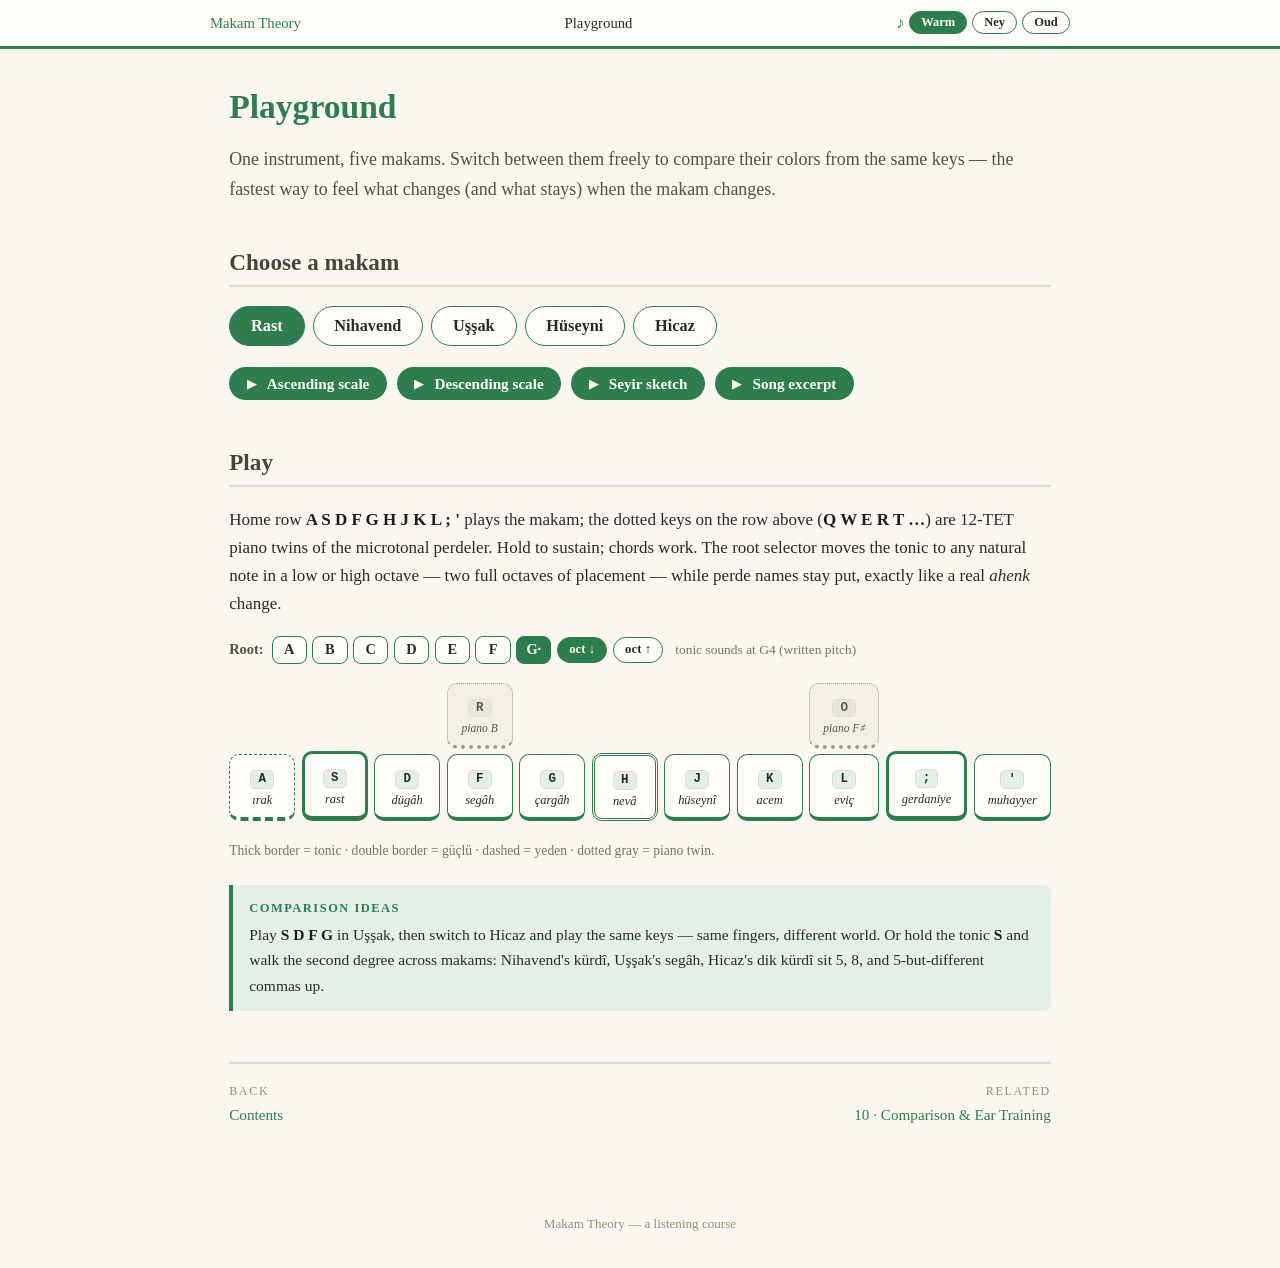
==== player.html @ 5f66baf9 "Add Playground page and true two-octave transposition - player.html: one keyboard, switchable betwee" ====
<!DOCTYPE html>
<html lang="en">
<head>
<meta charset="utf-8">
<meta name="viewport" content="width=device-width, initial-scale=1">
<title>Playground — Makam Theory</title>
<link rel="stylesheet" href="css/style.css">
</head>
<body class="makam-rast">
<header class="site">
  <div class="crumbs"><a href="index.html">Makam Theory</a><span>Playground</span></div>
</header>
<main>
  <h1>Playground</h1>
  <p class="lede">One instrument, five makams. Switch between them freely to
  compare their colors from the same keys — the fastest way to feel what
  changes (and what stays) when the makam changes.</p>

  <h2>Choose a makam</h2>
  <div class="makam-picker" id="makam-picker"></div>

  <div class="player-row" id="listen-row">
    <button class="play" id="btn-asc" data-audio="">Ascending scale</button>
    <button class="play" id="btn-desc" data-audio="">Descending scale</button>
    <button class="play" id="btn-seyir" data-audio="">Seyir sketch</button>
    <button class="play" id="btn-song" data-audio="">Song excerpt</button>
  </div>

  <h2>Play</h2>
  <p>Home row <strong>A&nbsp;S&nbsp;D&nbsp;F&nbsp;G&nbsp;H&nbsp;J&nbsp;K&nbsp;L&nbsp;;&nbsp;'</strong>
  plays the makam; the dotted keys on the row above
  (<strong>Q&nbsp;W&nbsp;E&nbsp;R&nbsp;T&nbsp;…</strong>) are 12-TET piano twins of the
  microtonal perdeler. Hold to sustain; chords work. The root selector moves the
  tonic to any natural note in a low or high octave — two full octaves of
  placement — while perde names stay put, exactly like a real
  <em class="tr">ahenk</em> change.</p>
  <div class="kbd-instrument" id="playground-kbd"></div>
  <p class="kbd-legend">Thick border = tonic · double border = güçlü ·
  dashed = yeden · dotted gray = piano twin.</p>

  <div class="callout"><span class="label">Comparison ideas</span>
  Play <strong>S&nbsp;D&nbsp;F&nbsp;G</strong> in Uşşak, then switch to Hicaz and play
  the same keys — same fingers, different world. Or hold the tonic
  <strong>S</strong> and walk the second degree across makams: Nihavend's kürdî,
  Uşşak's segâh, Hicaz's dik kürdî sit 5, 8, and 5-but-different commas up.</div>

  <nav class="pager">
    <a href="index.html"><span class="dir">Back</span>Contents</a>
    <a href="chapters/10-comparison-and-practice.html" style="text-align:right"><span class="dir">Related</span>10 · Comparison &amp; Ear Training</a>
  </nav>
</main>
<footer class="site">Makam Theory — a listening course</footer>
<script src="js/voice.js"></script>
<script src="js/player.js"></script>
<script src="js/keyboard.js"></script>
<script>
(function () {
  "use strict";

  const MAKAMS = {
    rast: {
      label: "Rast",
      notes: "26|ırak|y,31|rast|t,40|dügâh|,48|segâh||2,53|çargâh|,62|nevâ|g,71|hüseynî|,75|acem|,79|eviç||9,84|gerdaniye|t,93|muhayyer|",
    },
    nihavend: {
      label: "Nihavend",
      notes: "26|F♯ yeden|y,31|rast|t,40|dügâh|,44|kürdî|,53|çargâh|,62|nevâ|g,66|nim hisar|,75|acem|,79|eviç|,84|gerdaniye|t,93|muhayyer|",
    },
    ussak: {
      label: "Uşşak",
      notes: "31|rast|y,40|dügâh|t,48|segâh||2,53|çargâh|,62|nevâ|g,71|hüseynî|,75|acem|,84|gerdaniye|,93|muhayyer|t,101|tiz segâh||14,106|tiz çargâh|",
    },
    huseyni: {
      label: "Hüseyni",
      notes: "31|rast|y,40|dügâh|t,48|segâh||2,53|çargâh|,62|nevâ|,71|hüseynî|g,79|eviç||9,84|gerdaniye|,93|muhayyer|t,101|tiz segâh||14,106|tiz çargâh|",
    },
    hicaz: {
      label: "Hicaz",
      notes: "31|rast|y,40|dügâh|t,45|dik kürdî||1,57|nim hicaz||4,62|nevâ|g,71|hüseynî|,79|eviç||9,84|gerdaniye|,93|muhayyer|t,98|tiz dik kürdî||13,106|tiz çargâh|",
    },
  };

  const box = document.getElementById("playground-kbd");
  const picker = document.getElementById("makam-picker");
  const btns = {};

  function select(key) {
    document.body.className = "makam-" + key;
    Object.keys(btns).forEach(function (k) {
      btns[k].classList.toggle("selected", k === key);
    });
    box.dataset.makam = key;
    box.dataset.notes = MAKAMS[key].notes;
    window.MaqamKeyboard.mount(box);
    document.getElementById("btn-asc").dataset.audio =
      "audio/" + key + "_scale_asc.wav";
    document.getElementById("btn-desc").dataset.audio =
      "audio/" + key + "_scale_desc.wav";
    document.getElementById("btn-seyir").dataset.audio =
      "audio/" + key + "_seyir.wav";
    document.getElementById("btn-song").dataset.audio =
      "audio/song_" + key + ".wav";
    try { localStorage.setItem("maqam-playground", key); } catch (e) {}
  }

  Object.keys(MAKAMS).forEach(function (key) {
    const b = document.createElement("button");
    b.type = "button";
    b.textContent = MAKAMS[key].label;
    b.addEventListener("click", function () { select(key); });
    btns[key] = b;
    picker.appendChild(b);
  });

  let start = "rast";
  try {
    const saved = localStorage.getItem("maqam-playground");
    if (saved in MAKAMS) start = saved;
  } catch (e) {}
  select(start);
})();
</script>
</body>
</html>
---- css/style.css ----
:root {
  --ink: #2b2a26;
  --paper: #faf7f0;
  --card: #fffdf7;
  --line: #e4ddcc;
  --accent: #8a6d3b;
  --accent-soft: #f3ead8;
  --red: #a33327;
}

body.makam-rast     { --accent: #2e7d4f; --accent-soft: #e3f0e8; }
body.makam-nihavend { --accent: #2f5e8f; --accent-soft: #e3ecf5; }
body.makam-ussak    { --accent: #b05c2a; --accent-soft: #f7e9de; }
body.makam-huseyni  { --accent: #6a4d9e; --accent-soft: #ece6f5; }
body.makam-hicaz    { --accent: #a8322e; --accent-soft: #f7e3e1; }

* { box-sizing: border-box; }

body {
  margin: 0;
  background: var(--paper);
  color: var(--ink);
  font: 17px/1.65 Georgia, "Times New Roman", serif;
}

header.site {
  background: var(--card);
  border-bottom: 3px solid var(--accent);
  padding: 0.6rem 1.2rem;
}
header.site .crumbs {
  max-width: 860px;
  margin: 0 auto;
  display: flex;
  justify-content: space-between;
  align-items: baseline;
  gap: 1rem;
  font-size: 0.92rem;
}
header.site a { color: var(--accent); text-decoration: none; }
header.site a:hover { text-decoration: underline; }

main {
  max-width: 860px;
  margin: 0 auto;
  padding: 1.6rem 1.2rem 4rem;
}

h1 {
  font-size: 2.1rem;
  line-height: 1.2;
  margin: 0.8rem 0 0.2rem;
  color: var(--accent);
}
h1 .chapter-no {
  display: block;
  font-size: 0.85rem;
  letter-spacing: 0.18em;
  text-transform: uppercase;
  color: #9a8f77;
}
h2 {
  font-size: 1.45rem;
  margin-top: 2.4rem;
  padding-bottom: 0.25rem;
  border-bottom: 2px solid var(--line);
  color: #4c4335;
}
h3 { font-size: 1.12rem; margin-top: 1.8rem; }

p.lede { font-size: 1.12rem; color: #574e3e; }

em.tr { font-style: italic; }
strong { color: #1e1d1a; }

a { color: var(--accent); }

figure {
  margin: 1.4rem 0;
  padding: 0.9rem;
  background: var(--card);
  border: 1px solid var(--line);
  border-radius: 10px;
  overflow-x: auto;
}
figure img { display: block; max-width: 100%; }
figure figcaption {
  font-size: 0.88rem;
  color: #7c7260;
  margin-top: 0.55rem;
}

table {
  border-collapse: collapse;
  margin: 1.3rem 0;
  width: 100%;
  font-size: 0.95rem;
  background: var(--card);
}
th, td {
  border: 1px solid var(--line);
  padding: 0.45rem 0.7rem;
  text-align: left;
  vertical-align: top;
}
th { background: var(--accent-soft); font-weight: 600; }

.callout {
  background: var(--accent-soft);
  border-left: 4px solid var(--accent);
  border-radius: 0 8px 8px 0;
  padding: 0.8rem 1rem;
  margin: 1.4rem 0;
  font-size: 0.97rem;
}
.callout .label {
  display: block;
  font-size: 0.78rem;
  font-weight: 700;
  letter-spacing: 0.12em;
  text-transform: uppercase;
  color: var(--accent);
  margin-bottom: 0.2rem;
}

/* ---- audio players ---- */
button.play {
  display: inline-flex;
  align-items: center;
  gap: 0.5rem;
  font: 600 0.95rem/1 Georgia, serif;
  color: var(--card);
  background: var(--accent);
  border: none;
  border-radius: 999px;
  padding: 0.55rem 1.1rem;
  margin: 0.25rem 0.35rem 0.25rem 0;
  cursor: pointer;
  transition: transform 0.06s ease, opacity 0.15s;
}
button.play:hover { opacity: 0.88; }
button.play:active { transform: scale(0.97); }
button.play::before { content: "\25B6\00a0"; font-size: 0.8em; }
button.play.playing { background: var(--red); }
button.play.playing::before { content: "\25A0\00a0"; }

.player-row { margin: 1rem 0; }

/* ---- clickable scale notes ---- */
.scale-notes {
  display: flex;
  flex-wrap: wrap;
  gap: 0.45rem;
  margin: 1.1rem 0;
}
.note-chip {
  min-width: 4.6rem;
  text-align: center;
  background: var(--card);
  border: 1.5px solid var(--accent);
  border-radius: 9px;
  padding: 0.45rem 0.55rem 0.4rem;
  cursor: pointer;
  user-select: none;
  transition: background 0.12s;
  line-height: 1.25;
}
.note-chip:hover { background: var(--accent-soft); }
.note-chip.sounding { background: var(--accent); color: var(--card); }
.note-chip .perde {
  display: block;
  font-style: italic;
  font-size: 0.88rem;
}
.note-chip .western {
  display: block;
  font-size: 0.78rem;
  color: #8d8878;
}
.note-chip.sounding .western { color: var(--accent-soft); }
.note-chip.tonic { border-width: 3px; }

/* ---- playground makam picker ---- */
.makam-picker {
  display: flex;
  flex-wrap: wrap;
  gap: 0.5rem;
  margin: 1.1rem 0;
}
.makam-picker button {
  font: 600 1.02rem Georgia, serif;
  padding: 0.55rem 1.3rem;
  border: 1.6px solid var(--accent);
  border-radius: 999px;
  background: var(--card);
  color: var(--ink);
  cursor: pointer;
}
.makam-picker button:hover { background: var(--accent-soft); }
.makam-picker button.selected {
  background: var(--accent);
  color: var(--card);
}

/* ---- keyboard root (transposition) selector ---- */
.kbd-root {
  display: flex;
  align-items: center;
  flex-wrap: wrap;
  gap: 0.35rem;
  margin: 1.1rem 0 0.4rem;
}
.kbd-root .kr-label {
  font-size: 0.9rem;
  font-weight: 600;
  color: #574e3e;
  margin-right: 0.15rem;
}
.kbd-root button {
  font: 600 0.9rem Georgia, serif;
  min-width: 2.2rem;
  padding: 0.28rem 0.55rem;
  border: 1.4px solid var(--accent);
  border-radius: 8px;
  background: var(--card);
  color: var(--ink);
  cursor: pointer;
}
.kbd-root button:hover { background: var(--accent-soft); }
.kbd-root button.kr-oct {
  border-radius: 999px;
  font-size: 0.8rem;
  padding: 0.3rem 0.7rem;
}
.kbd-root button.kr-oct:first-of-type { margin-left: 0.4rem; }
.kbd-root button.selected {
  background: var(--accent);
  color: var(--card);
}
.kbd-root .kr-status {
  font-size: 0.84rem;
  color: #7c7260;
  margin-left: 0.4rem;
}

/* ---- global voice picker (header) ---- */
.voice-picker {
  display: inline-flex;
  align-items: center;
  gap: 0.3rem;
}
.voice-picker .vp-label { color: var(--accent); font-size: 1rem; }
.voice-picker button {
  font: 600 0.78rem Georgia, serif;
  padding: 0.18rem 0.7rem;
  border: 1.2px solid var(--accent);
  border-radius: 999px;
  background: var(--card);
  color: var(--ink);
  cursor: pointer;
}
.voice-picker button:hover { background: var(--accent-soft); }
.voice-picker button.selected {
  background: var(--accent);
  color: var(--card);
}
header.site .crumbs { flex-wrap: wrap; }

.kbd-instrument {
  display: flex;
  flex-wrap: wrap;
  gap: 0.4rem;
  margin: 1.2rem 0;
  align-items: flex-end;
}
.kbd-col {
  display: flex;
  flex-direction: column;
  justify-content: flex-end;
  gap: 0.35rem;
  flex: 1 0 auto;
}
.kbd-key.western {
  border-color: #a09a8c;
  border-style: dotted;
  background: #f2efe7;
  color: #5b564c;
}
.kbd-key.western .cap { background: #e9e5da; }
.kbd-key.western.active,
.kbd-key.western.active .cap {
  background: #6b665c;
  border-color: #6b665c;
  color: #fff;
}
.kbd-key {
  flex: 1 0 auto;
  min-width: 3.3rem;
  text-align: center;
  background: var(--card);
  border: 1.5px solid var(--accent);
  border-bottom-width: 4px;
  border-radius: 10px;
  padding: 0.5rem 0.4rem 0.55rem;
  cursor: pointer;
  user-select: none;
  -webkit-user-select: none;
  touch-action: none;
  transition: background 0.08s, transform 0.05s;
}
.kbd-key .cap {
  display: inline-block;
  font: 700 0.78rem ui-monospace, Menlo, monospace;
  background: var(--accent-soft);
  border: 1px solid var(--line);
  border-radius: 5px;
  padding: 0.08rem 0.45rem;
  margin-bottom: 0.3rem;
}
.kbd-key .perde {
  display: block;
  font-style: italic;
  font-size: 0.78rem;
  line-height: 1.2;
}
.kbd-key.western .perde { font-size: 0.72rem; }
.kbd-key.active {
  background: var(--accent);
  color: var(--card);
  transform: translateY(2px);
  border-bottom-width: 2px;
}
.kbd-key.active .cap { background: var(--accent); color: var(--card); }
.kbd-key.tonic { border-width: 3px; border-bottom-width: 5px; }
.kbd-key.guclu { border-style: double; border-width: 3.5px; }
.kbd-key.yeden { border-style: dashed; }
.kbd-legend { font-size: 0.85rem; color: #7c7260; margin-top: 0.2rem; }

/* ---- index / table of contents ---- */
.toc { list-style: none; padding: 0; margin: 1.6rem 0; }
.toc li { margin: 0; }
.toc a {
  display: flex;
  align-items: baseline;
  gap: 0.9rem;
  padding: 0.75rem 0.9rem;
  border: 1px solid var(--line);
  border-radius: 10px;
  margin-bottom: 0.55rem;
  background: var(--card);
  text-decoration: none;
  color: var(--ink);
}
.toc a:hover { border-color: var(--accent); background: var(--accent-soft); }
.toc .no {
  font-size: 0.85rem;
  font-weight: 700;
  color: var(--accent);
  min-width: 1.6rem;
}
.toc .what { font-size: 0.88rem; color: #7c7260; margin-left: auto; text-align: right; }

/* ---- pager ---- */
nav.pager {
  display: flex;
  justify-content: space-between;
  gap: 1rem;
  margin-top: 3.2rem;
  padding-top: 1.1rem;
  border-top: 2px solid var(--line);
  font-size: 0.95rem;
}
nav.pager a {
  text-decoration: none;
  color: var(--accent);
  max-width: 46%;
}
nav.pager a:hover { text-decoration: underline; }
nav.pager .dir {
  display: block;
  font-size: 0.75rem;
  letter-spacing: 0.14em;
  text-transform: uppercase;
  color: #9a8f77;
}

/* ---- quiz ---- */
.quiz-box {
  background: var(--card);
  border: 1px solid var(--line);
  border-radius: 12px;
  padding: 1.2rem 1.3rem;
  margin: 1.5rem 0;
}
.quiz-choices { display: flex; flex-wrap: wrap; gap: 0.5rem; margin: 0.9rem 0; }
.quiz-choices button {
  font: 600 1rem Georgia, serif;
  padding: 0.55rem 1.15rem;
  border: 1.6px solid var(--accent);
  background: var(--paper);
  color: var(--ink);
  border-radius: 999px;
  cursor: pointer;
}
.quiz-choices button:hover:not(:disabled) { background: var(--accent-soft); }
.quiz-choices button:disabled { opacity: 0.45; cursor: default; }
.quiz-choices button.correct { background: #2e7d4f; border-color: #2e7d4f; color: #fff; }
.quiz-choices button.wrong { background: var(--red); border-color: var(--red); color: #fff; }
.quiz-status { font-size: 0.95rem; color: #574e3e; min-height: 1.4em; }
.quiz-score { font-weight: 700; color: var(--accent); }

footer.site {
  text-align: center;
  font-size: 0.82rem;
  color: #9a8f77;
  padding: 1.4rem 0 2.2rem;
}
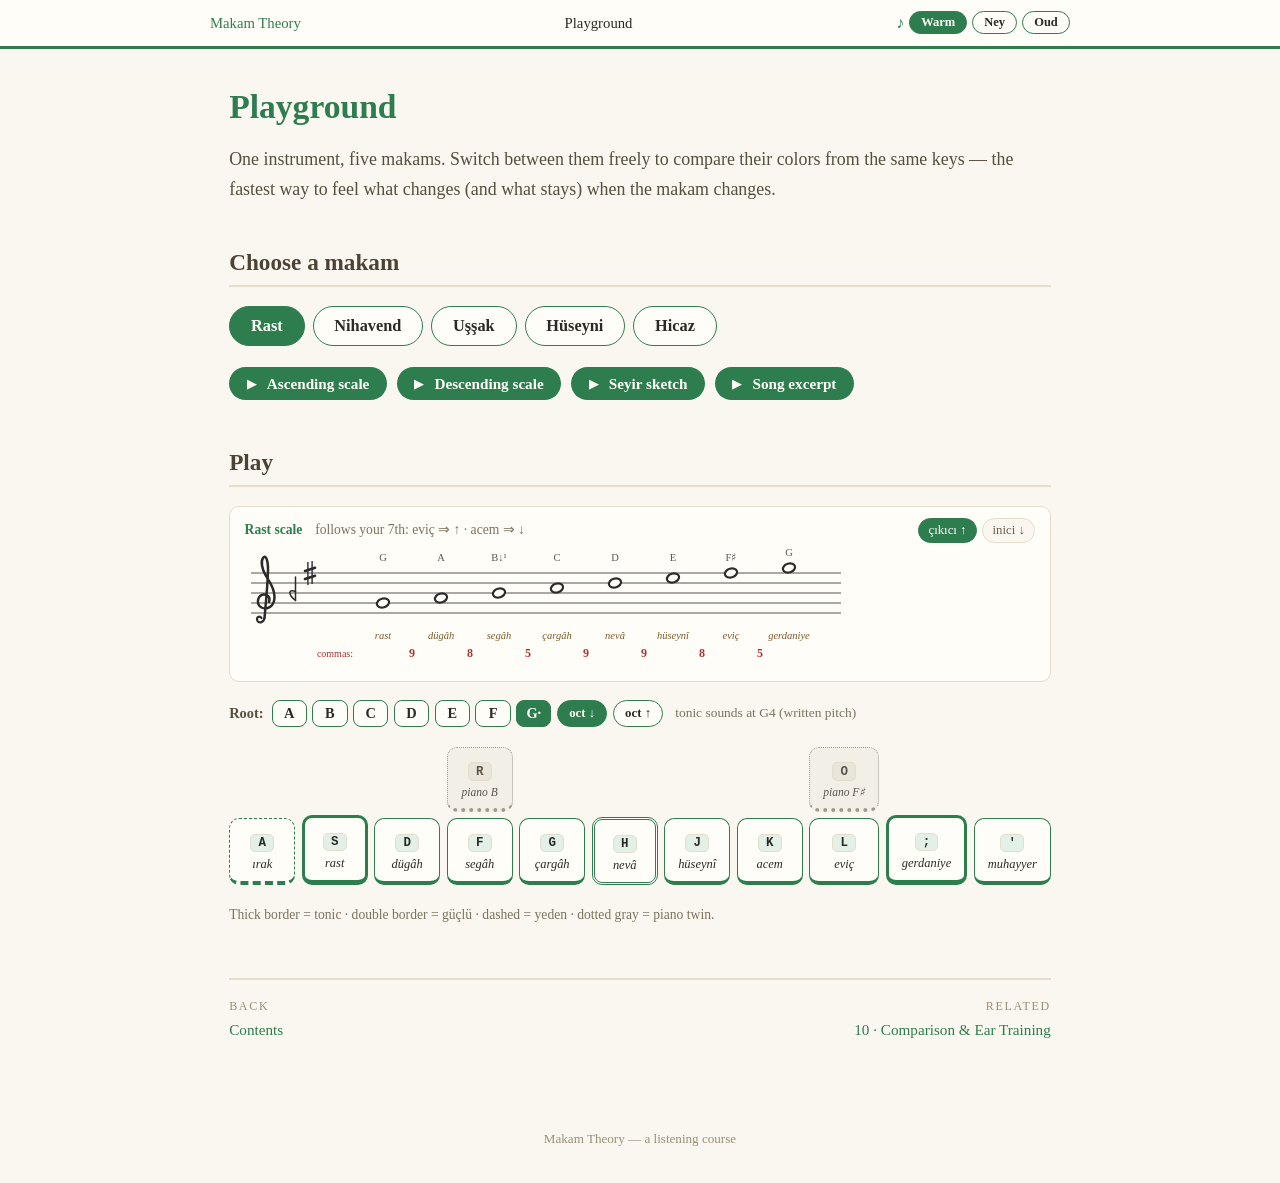
==== commit 8355246f: "Live scale notation on the playground with asc/desc auto-follow Replace the keyboard how-to text and" ====
--- a/player.html
+++ b/player.html
@@ -27,22 +27,10 @@
   </div>
 
   <h2>Play</h2>
-  <p>Home row <strong>A&nbsp;S&nbsp;D&nbsp;F&nbsp;G&nbsp;H&nbsp;J&nbsp;K&nbsp;L&nbsp;;&nbsp;'</strong>
-  plays the makam; the dotted keys on the row above
-  (<strong>Q&nbsp;W&nbsp;E&nbsp;R&nbsp;T&nbsp;…</strong>) are 12-TET piano twins of the
-  microtonal perdeler. Hold to sustain; chords work. The root selector moves the
-  tonic to any natural note in a low or high octave — two full octaves of
-  placement — while perde names stay put, exactly like a real
-  <em class="tr">ahenk</em> change.</p>
+  <div class="scale-sheet" id="scale-sheet"></div>
   <div class="kbd-instrument" id="playground-kbd"></div>
   <p class="kbd-legend">Thick border = tonic · double border = güçlü ·
   dashed = yeden · dotted gray = piano twin.</p>
-
-  <div class="callout"><span class="label">Comparison ideas</span>
-  Play <strong>S&nbsp;D&nbsp;F&nbsp;G</strong> in Uşşak, then switch to Hicaz and play
-  the same keys — same fingers, different world. Or hold the tonic
-  <strong>S</strong> and walk the second degree across makams: Nihavend's kürdî,
-  Uşşak's segâh, Hicaz's dik kürdî sit 5, 8, and 5-but-different commas up.</div>
 
   <nav class="pager">
     <a href="index.html"><span class="dir">Back</span>Contents</a>
@@ -53,6 +41,7 @@
 <script src="js/voice.js"></script>
 <script src="js/player.js"></script>
 <script src="js/keyboard.js"></script>
+<script src="js/notation.js"></script>
 <script>
 (function () {
   "use strict";
@@ -92,6 +81,8 @@
     box.dataset.makam = key;
     box.dataset.notes = MAKAMS[key].notes;
     window.MaqamKeyboard.mount(box);
+    window.MaqamSheet.mount(document.getElementById("scale-sheet"), key,
+                            MAKAMS[key].label);
     document.getElementById("btn-asc").dataset.audio =
       "audio/" + key + "_scale_asc.wav";
     document.getElementById("btn-desc").dataset.audio =
@@ -112,6 +103,10 @@
     picker.appendChild(b);
   });
 
+  window.MaqamKeyboard.onNote(function (commas, on) {
+    window.MaqamSheet.note(commas, on);
+  });
+
   let start = "rast";
   try {
     const saved = localStorage.getItem("maqam-playground");
--- a/css/style.css
+++ b/css/style.css
@@ -409,6 +409,54 @@
 .quiz-status { font-size: 0.95rem; color: #574e3e; min-height: 1.4em; }
 .quiz-score { font-weight: 700; color: var(--accent); }
 
+/* Live scale notation on the playground */
+.scale-sheet {
+  margin: 0.9rem 0 1.1rem;
+  padding: 0.7rem 0.9rem 0.4rem;
+  background: var(--card);
+  border: 1px solid var(--line);
+  border-radius: 10px;
+  overflow-x: auto;
+}
+.scale-sheet .ss-head {
+  display: flex;
+  align-items: baseline;
+  flex-wrap: wrap;
+  gap: 0.3rem 0.8rem;
+  font-size: 0.85rem;
+  color: #7c7260;
+  margin-bottom: 0.2rem;
+}
+.scale-sheet .ss-title { font-weight: 700; color: var(--accent); }
+.scale-sheet .ss-mode { margin-left: auto; display: flex; gap: 0.3rem; }
+.scale-sheet .ss-mode button {
+  font: inherit;
+  font-size: 0.8rem;
+  padding: 0.06rem 0.6rem;
+  border: 1px solid var(--line);
+  border-radius: 999px;
+  background: var(--paper);
+  color: #6b6252;
+  cursor: pointer;
+}
+.scale-sheet .ss-mode button:hover { background: var(--accent-soft); }
+.scale-sheet .ss-mode button.selected {
+  background: var(--accent);
+  border-color: var(--accent);
+  color: #fff;
+}
+.scale-sheet svg { display: block; max-width: 100%; height: auto; }
+.scale-sheet .sn .halo {
+  fill: var(--accent-soft);
+  stroke: var(--accent);
+  stroke-width: 1;
+  opacity: 0;
+  transition: opacity 0.1s;
+}
+.scale-sheet .sn.on .halo { opacity: 1; }
+.scale-sheet .sn.on .nh { fill: var(--accent); stroke: var(--accent); }
+.scale-sheet .sn.on text { fill: var(--accent); font-weight: 700; }
+
 footer.site {
   text-align: center;
   font-size: 0.82rem;
